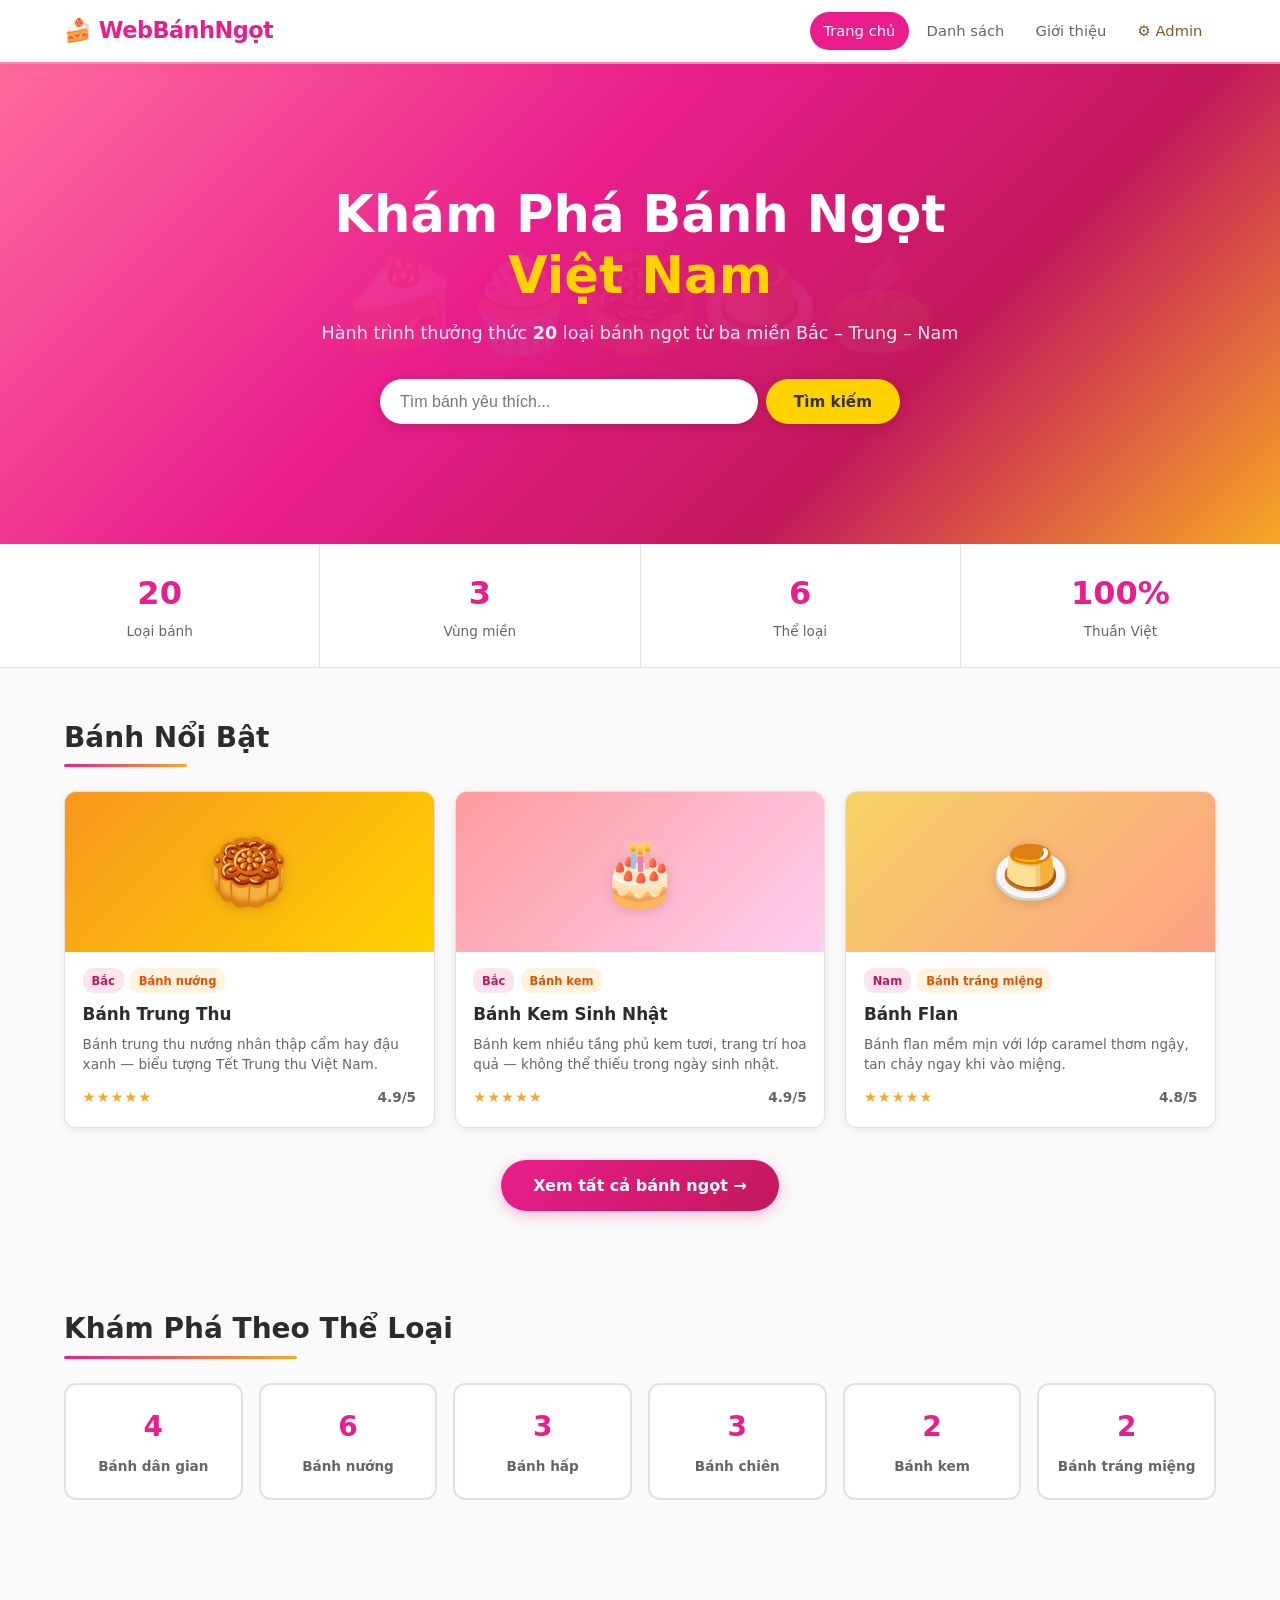
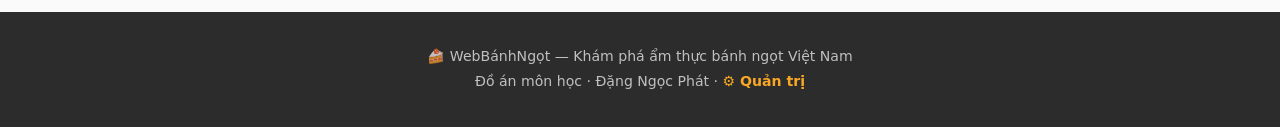
==== scr/index.html @ decd95e8 "Xay dung giao dien website banh ngot" ====
<!DOCTYPE html>
<html lang="vi">
<head>
  <meta charset="UTF-8">
  <meta name="viewport" content="width=device-width, initial-scale=1.0">
  <title>WebBánhNgọt — Bánh Ngọt Việt Nam</title>
  <link rel="stylesheet" href="css/style.css">
</head>
<body>

  <header id="header">
    <div class="header-inner">
      <a class="logo" href="#home">🍰 WebBánhNgọt</a>
      <button class="hamburger" id="hamburger">☰</button>
      <nav id="nav">
        <a href="#home"  class="nav-link">Trang chủ</a>
        <a href="#cakes" class="nav-link">Danh sách</a>
        <a href="#about" class="nav-link">Giới thiệu</a>
        <a href="admin.html" class="nav-link admin-link">⚙️ Admin</a>
      </nav>
    </div>
  </header>

  <main id="main">

    <!-- ====================================================== -->
    <!-- TRANG CHỦ                                              -->
    <!-- ====================================================== -->
    <section id="page-home">

      <div class="hero">
        <div class="hero-content">
          <h1>Khám Phá Bánh Ngọt<br><span>Việt Nam</span></h1>
          <p>Hành trình thưởng thức <strong id="total-count">20</strong> loại bánh ngọt từ ba miền Bắc – Trung – Nam</p>
          <div class="hero-search">
            <input type="text" id="hero-input" placeholder="Tìm bánh yêu thích..." autocomplete="off">
            <button id="hero-search-btn">Tìm kiếm</button>
          </div>
        </div>
      </div>

      <div class="home-stats">
        <div class="stat"><span id="stat-cakes">20</span><p>Loại bánh</p></div>
        <div class="stat"><span>3</span><p>Vùng miền</p></div>
        <div class="stat"><span>6</span><p>Thể loại</p></div>
        <div class="stat"><span>100%</span><p>Thuần Việt</p></div>
      </div>

      <section class="home-featured">
        <h2>Bánh Nổi Bật</h2>
        <div class="card-grid" id="featured-list"></div>
        <div class="home-cta">
          <a href="#cakes" class="btn-primary">Xem tất cả bánh ngọt →</a>
        </div>
      </section>

      <section class="home-categories">
        <h2>Khám Phá Theo Thể Loại</h2>
        <div class="category-grid" id="category-list"></div>
      </section>

    </section>


    <!-- ====================================================== -->
    <!-- DANH SÁCH BÁNH                                         -->
    <!-- ====================================================== -->
    <section id="page-cakes" class="hidden">

      <div class="dest-header">
        <h2>Danh Sách Bánh Ngọt</h2>
      </div>

      <div class="filter-bar">
        <input type="text" id="search-input" placeholder="Tìm theo tên, nguyên liệu, xuất xứ..." autocomplete="off">

        <select id="region-filter">
          <option value="">Tất cả vùng</option>
          <option value="Bắc">Miền Bắc</option>
          <option value="Trung">Miền Trung</option>
          <option value="Nam">Miền Nam</option>
        </select>

        <select id="category-filter">
          <option value="">Tất cả thể loại</option>
          <option value="Bánh dân gian">Bánh dân gian</option>
          <option value="Bánh nướng">Bánh nướng</option>
          <option value="Bánh hấp">Bánh hấp</option>
          <option value="Bánh chiên">Bánh chiên</option>
          <option value="Bánh kem">Bánh kem</option>
          <option value="Bánh tráng miệng">Bánh tráng miệng</option>
        </select>

        <select id="sort-filter">
          <option value="default">Mặc định</option>
          <option value="name-asc">Tên A → Z</option>
          <option value="name-desc">Tên Z → A</option>
          <option value="rating-desc">Đánh giá cao nhất</option>
          <option value="rating-asc">Đánh giá thấp nhất</option>
        </select>

        <button id="reset-btn" class="hidden">✕ Xóa lọc</button>
      </div>

      <div class="result-info" id="result-info">
        Tìm thấy <strong id="result-count">0</strong> loại bánh
      </div>

      <div class="card-grid" id="cake-list"></div>

      <div id="empty-state" class="empty-state hidden">
        <div class="empty-icon">🔍</div>
        <h3>Không tìm thấy bánh phù hợp</h3>
        <p>Thử thay đổi từ khóa hoặc bộ lọc của bạn</p>
        <button id="empty-reset-btn" class="btn-primary">Xóa bộ lọc</button>
      </div>

      <div class="pagination" id="pagination"></div>

    </section>


    <!-- ====================================================== -->
    <!-- CHI TIẾT BÁNH                                          -->
    <!-- ====================================================== -->
    <section id="page-detail" class="hidden">
      <div class="detail-page">

        <button class="back-btn" id="back-btn">← Quay lại</button>

        <div class="detail-hero" id="detail-hero">
          <div class="detail-emoji" id="detail-emoji"></div>
          <div class="detail-hero-info">
            <span class="detail-badge" id="detail-badge"></span>
            <h1 id="detail-name"></h1>
            <p id="detail-desc-short"></p>
          </div>
        </div>

        <div class="detail-body">

          <div class="detail-meta">
            <div class="meta-item">
              <span class="meta-label">Vùng miền</span>
              <span id="detail-region"></span>
            </div>
            <div class="meta-item">
              <span class="meta-label">Xuất xứ</span>
              <span id="detail-origin"></span>
            </div>
            <div class="meta-item">
              <span class="meta-label">Dịp dùng</span>
              <span id="detail-occasion"></span>
            </div>
            <div class="meta-item">
              <span class="meta-label">Đánh giá</span>
              <span class="stars" id="detail-rating"></span>
            </div>
          </div>

          <div class="detail-section">
            <h3>Giới thiệu</h3>
            <p id="detail-content"></p>
          </div>

          <div class="detail-section">
            <h3>Nguyên liệu chính</h3>
            <div class="ingredient-list" id="detail-ingredients"></div>
          </div>

          <div class="detail-nav">
            <a class="nav-prev" id="detail-prev" href="#"></a>
            <a class="nav-next" id="detail-next" href="#"></a>
          </div>

        </div>
      </div>
    </section>


    <!-- ====================================================== -->
    <!-- GIỚI THIỆU                                             -->
    <!-- ====================================================== -->
    <section id="page-about" class="hidden">
      <div class="about-page">

        <div class="about-hero">
          <h1>Về WebBánhNgọt 🍰</h1>
          <p>Ứng dụng web đơn trang giới thiệu các loại bánh ngọt Việt Nam</p>
        </div>

        <div class="about-body">
          <div class="about-section">
            <h3>🎯 Mục tiêu</h3>
            <p>WebBánhNgọt được xây dựng nhằm giới thiệu và bảo tồn di sản ẩm thực bánh ngọt Việt Nam — từ những loại bánh dân gian truyền thống đến các loại bánh hiện đại đang được yêu thích.</p>
          </div>
          <div class="about-section">
            <h3>🍰 Nội dung</h3>
            <p>Ứng dụng cung cấp thông tin về <span id="about-cake-count">20</span> loại bánh ngọt tiêu biểu từ ba miền Bắc – Trung – Nam, bao gồm xuất xứ, nguyên liệu, cách thưởng thức và đánh giá.</p>
          </div>
          <div class="about-section">
            <h3>⚙️ Công nghệ</h3>
            <p>Xây dựng bằng HTML5, CSS3 và JavaScript thuần (Vanilla JS). Không sử dụng framework hay thư viện ngoài. Dữ liệu tĩnh, chạy hoàn toàn trên trình duyệt.</p>
          </div>
          <div class="about-section">
            <h3>👨‍💻 Sinh viên thực hiện</h3>
            <p>Đặng Ngọc Phát — Đồ án môn Cơ Sở Ngành</p>
          </div>
        </div>

      </div>
    </section>

  </main>


  <footer>
    <div class="footer-inner">
      <p>🍰 WebBánhNgọt — Khám phá ẩm thực bánh ngọt Việt Nam</p>
      <p>Đồ án môn học · Đặng Ngọc Phát · <a href="admin.html">⚙️ Quản trị</a></p>
    </div>
  </footer>


  <!-- Template HTML để tạo thẻ bánh (không hiển thị) -->
  <template id="card-template">
    <div class="card">
      <div class="card-thumb">
        <span class="card-emoji"></span>
      </div>
      <div class="card-body">
        <div class="card-meta">
          <span class="card-region"></span>
          <span class="card-category"></span>
        </div>
        <h3 class="card-title"></h3>
        <p class="card-desc"></p>
        <div class="card-footer">
          <span class="card-stars"></span>
          <span class="card-rating"></span>
        </div>
      </div>
    </div>
  </template>


  <script src="js/data.js"></script>
  <script src="js/app.js"></script>
</body>
</html>
---- scr/css/style.css ----
:root {
  --pink: #e91e8c;
  --pink-light: #f48fb1;
  --pink-dark: #c2185b;
  --gold: #f9a825;
  --brown: #8d5524;
  --cream: #fff8f0;
  --bg: #fafafa;
  --bg2: #f5f0eb;
  --text: #2c2c2c;
  --text2: #666;
  --border: #e8e0d8;
  --shadow: 0 4px 20px rgba(0,0,0,0.1);
  --shadow-lg: 0 8px 40px rgba(0,0,0,0.15);
  --radius: 12px;
  --radius-sm: 8px;
  --header-h: 64px;
}

*, *::before, *::after { box-sizing: border-box; margin: 0; padding: 0; }
.hidden { display: none; }
html { scroll-behavior: smooth; }
body { font-family: 'Segoe UI', system-ui, sans-serif; background: var(--bg); color: var(--text); line-height: 1.6; }
a { color: inherit; text-decoration: none; }
img { display: block; max-width: 100%; }
button { cursor: pointer; font-family: inherit; border: none; }

/* ── HEADER ── */
#header {
  position: sticky; top: 0; z-index: 100;
  background: #fff;
  border-bottom: 2px solid var(--pink-light);
  box-shadow: 0 2px 12px rgba(233,30,140,0.08);
  height: var(--header-h);
}
.header-inner {
  max-width: 1200px; margin: 0 auto; padding: 0 1.5rem;
  height: 100%; display: flex; align-items: center; gap: 1rem;
}
.logo {
  font-size: 1.4rem; font-weight: 800; color: var(--pink);
  letter-spacing: -0.5px; flex-shrink: 0;
  transition: opacity .2s;
}
.logo:hover { opacity: .85; }
#nav {
  display: flex; align-items: center; gap: .25rem; margin-left: auto;
}
.nav-link {
  padding: .45rem .85rem; border-radius: 20px;
  font-weight: 500; font-size: .92rem; color: var(--text2);
  transition: background .2s, color .2s;
}
.nav-link:hover { background: var(--cream); color: var(--pink); }
.nav-link.active { background: var(--pink); color: #fff; }
.admin-link { color: var(--brown); }
.admin-link:hover { background: #fff3e0; color: var(--brown); }
.hamburger {
  display: none; margin-left: auto;
  background: none; font-size: 1.5rem; color: var(--text); padding: .25rem;
}

/* ── HERO ── */
.hero {
  background: linear-gradient(135deg, #ff6b9d 0%, #e91e8c 40%, #c2185b 70%, #f9a825 100%);
  min-height: 480px; display: flex; align-items: center; justify-content: center;
  text-align: center; padding: 4rem 1.5rem;
  position: relative; overflow: hidden;
}
.hero::before {
  content: '🍰🧁🥮🍮🥧';
  position: absolute; font-size: 6rem; opacity: .06;
  top: 50%; left: 50%; transform: translate(-50%, -50%);
  white-space: nowrap; pointer-events: none;
}
.hero-content { position: relative; max-width: 680px; }
.hero-content h1 {
  font-size: clamp(2rem, 5vw, 3.2rem); font-weight: 900; color: #fff;
  line-height: 1.2; margin-bottom: .75rem;
}
.hero-content h1 span { color: #ffd200; }
.hero-content p { color: rgba(255,255,255,.9); font-size: 1.1rem; margin-bottom: 2rem; }
.hero-search {
  display: flex; gap: .5rem; max-width: 520px; margin: 0 auto;
}
.hero-search input {
  flex: 1; padding: .85rem 1.25rem; border-radius: 30px;
  border: none; font-size: 1rem; outline: none;
  box-shadow: 0 2px 12px rgba(0,0,0,0.15);
}
.hero-search button {
  padding: .85rem 1.75rem; border-radius: 30px;
  background: #ffd200; color: #333; font-weight: 700; font-size: .95rem;
  box-shadow: 0 2px 12px rgba(0,0,0,0.15);
  transition: transform .15s, box-shadow .15s;
}
.hero-search button:hover { transform: translateY(-1px); box-shadow: 0 4px 20px rgba(0,0,0,0.2); }

/* ── STATS ── */
.home-stats {
  display: flex; justify-content: center; flex-wrap: wrap; gap: 0;
  background: #fff; border-bottom: 1px solid var(--border);
}
.stat {
  flex: 1; min-width: 120px; text-align: center;
  padding: 1.5rem 1rem; border-right: 1px solid var(--border);
}
.stat:last-child { border-right: none; }
.stat span { display: block; font-size: 2rem; font-weight: 800; color: var(--pink); }
.stat p { font-size: .85rem; color: var(--text2); margin-top: .1rem; }

/* ── SECTIONS ── */
.home-featured, .home-categories { max-width: 1200px; margin: 0 auto; padding: 3rem 1.5rem; }
.home-featured h2, .home-categories h2 {
  font-size: 1.75rem; font-weight: 800; margin-bottom: 1.5rem;
  color: var(--text); position: relative; display: inline-block;
}
.home-featured h2::after, .home-categories h2::after {
  content: ''; display: block; height: 3px; width: 60%;
  background: linear-gradient(90deg, var(--pink), var(--gold));
  border-radius: 2px; margin-top: .25rem;
}
.home-cta { text-align: center; margin-top: 2rem; }
.btn-primary {
  display: inline-block; padding: .8rem 2rem; border-radius: 30px;
  background: linear-gradient(135deg, var(--pink), var(--pink-dark));
  color: #fff; font-weight: 700; font-size: 1rem;
  transition: transform .15s, box-shadow .15s;
  box-shadow: 0 4px 15px rgba(233,30,140,0.3);
}
.btn-primary:hover { transform: translateY(-2px); box-shadow: 0 6px 25px rgba(233,30,140,0.4); }

/* ── CATEGORY GRID ── */
.category-grid {
  display: grid; grid-template-columns: repeat(auto-fill, minmax(160px, 1fr)); gap: 1rem;
}
.cat-card {
  background: #fff; border: 2px solid var(--border); border-radius: var(--radius);
  padding: 1.25rem 1rem; text-align: center; cursor: pointer;
  transition: border-color .2s, transform .2s, box-shadow .2s;
  display: flex; flex-direction: column; gap: .4rem; align-items: center;
}
.cat-card:hover { border-color: var(--pink); transform: translateY(-3px); box-shadow: var(--shadow); }
.cat-count { font-size: 1.75rem; font-weight: 800; color: var(--pink); }
.cat-name { font-size: .85rem; font-weight: 600; color: var(--text2); }

/* ── CARD GRID ── */
.card-grid {
  display: grid; grid-template-columns: repeat(auto-fill, minmax(300px, 1fr)); gap: 1.25rem;
}
.card {
  background: #fff; border-radius: var(--radius); overflow: hidden;
  box-shadow: 0 2px 8px rgba(0,0,0,0.07); cursor: pointer;
  transition: transform .2s, box-shadow .2s; border: 1px solid var(--border);
}
.card:hover { transform: translateY(-4px); box-shadow: var(--shadow-lg); }
.card-thumb {
  height: 160px; display: flex; align-items: center; justify-content: center;
  position: relative;
}
.card-emoji { font-size: 4rem; filter: drop-shadow(0 2px 6px rgba(0,0,0,0.15)); }
.custom-badge {
  position: absolute; top: .6rem; right: .6rem;
  background: var(--pink); color: #fff; font-size: .7rem; font-weight: 700;
  padding: .2rem .5rem; border-radius: 10px;
}
.card-body { padding: 1rem 1.1rem 1.1rem; }
.card-meta { display: flex; gap: .4rem; margin-bottom: .5rem; }
.card-region, .card-category {
  font-size: .72rem; font-weight: 600; padding: .2rem .55rem; border-radius: 10px;
}
.card-region { background: #fce4ec; color: var(--pink-dark); }
.card-category { background: #fff3e0; color: #e65100; }
.card-title { font-size: 1.05rem; font-weight: 700; margin-bottom: .35rem; color: var(--text); }
.card-desc { font-size: .85rem; color: var(--text2); line-height: 1.5; margin-bottom: .75rem;
  display: -webkit-box; -webkit-line-clamp: 2; -webkit-box-orient: vertical; overflow: hidden; }
.card-footer { display: flex; align-items: center; justify-content: space-between; }
.card-stars { color: var(--gold); font-size: .9rem; letter-spacing: 1px; }
.card-rating { font-size: .85rem; font-weight: 700; color: var(--text2); }

/* ── DEST PAGE ── */
.dest-header { max-width: 1200px; margin: 0 auto; padding: 2rem 1.5rem .5rem; }
.dest-header h2 { font-size: 1.75rem; font-weight: 800; }

/* ── FILTER BAR ── */
.filter-bar {
  position: sticky; top: var(--header-h); z-index: 90;
  background: #fff; border-bottom: 1px solid var(--border);
  padding: .85rem 1.5rem; display: flex; flex-wrap: wrap; gap: .6rem;
  max-width: 100%;
}
.filter-bar input, .filter-bar select {
  padding: .55rem 1rem; border: 1.5px solid var(--border); border-radius: 20px;
  font-size: .9rem; font-family: inherit; background: var(--bg); color: var(--text);
  outline: none; transition: border-color .2s;
}
.filter-bar input { min-width: 220px; flex: 1; }
.filter-bar input:focus, .filter-bar select:focus { border-color: var(--pink); }
.filter-bar select { cursor: pointer; }
#reset-btn {
  padding: .55rem 1rem; background: #fce4ec; color: var(--pink-dark);
  border-radius: 20px; font-size: .88rem; font-weight: 600;
  transition: background .2s;
}
#reset-btn:hover { background: #f8bbd9; }

.result-info {
  max-width: 1200px; margin: .75rem auto 0; padding: 0 1.5rem;
  font-size: .9rem; color: var(--text2);
}

/* ── CARD GRID (trang danh sách) ── */
#cake-list { max-width: 1200px; margin: 1.25rem auto; padding: 0 1.5rem; }

/* ── EMPTY STATE ── */
.empty-state {
  max-width: 400px; margin: 4rem auto; text-align: center; padding: 0 1.5rem;
}
.empty-icon { font-size: 4rem; margin-bottom: 1rem; }
.empty-state h3 { font-size: 1.3rem; font-weight: 700; margin-bottom: .5rem; }
.empty-state p { color: var(--text2); margin-bottom: 1.5rem; }

/* ── PAGINATION ── */
.pagination {
  display: flex; justify-content: center; gap: .4rem;
  padding: 2rem 1.5rem; flex-wrap: wrap;
}
.pagination button {
  min-width: 40px; height: 40px; padding: 0 .75rem;
  border-radius: var(--radius-sm); font-size: .9rem; font-weight: 600;
  background: #fff; border: 1.5px solid var(--border); color: var(--text);
  transition: all .2s;
}
.pagination button:hover:not(:disabled) { border-color: var(--pink); color: var(--pink); }
.pagination button.active { background: var(--pink); border-color: var(--pink); color: #fff; }
.pagination button:disabled { opacity: .4; cursor: not-allowed; }

/* ── DETAIL PAGE ── */
.detail-page { max-width: 860px; margin: 0 auto; padding: 1.5rem; }
.back-btn {
  background: #fff; border: 1.5px solid var(--border); color: var(--text2);
  padding: .5rem 1rem; border-radius: 20px; font-size: .88rem; font-weight: 600;
  margin-bottom: 1.25rem; transition: border-color .2s, color .2s;
}
.back-btn:hover { border-color: var(--pink); color: var(--pink); }
.detail-hero {
  border-radius: var(--radius); padding: 2.5rem 2rem;
  display: flex; align-items: center; gap: 2rem; margin-bottom: 1.5rem;
}
.detail-emoji { font-size: 6rem; flex-shrink: 0; filter: drop-shadow(0 4px 12px rgba(0,0,0,0.15)); }
.detail-hero-info { color: #fff; }
.detail-badge {
  display: inline-block; background: rgba(255,255,255,.25);
  padding: .25rem .75rem; border-radius: 20px; font-size: .8rem; font-weight: 600;
  margin-bottom: .5rem;
}
.detail-hero-info h1 { font-size: 2rem; font-weight: 900; margin-bottom: .5rem; }
.detail-hero-info p { font-size: 1rem; opacity: .92; line-height: 1.5; }
.detail-body { background: #fff; border-radius: var(--radius); padding: 1.75rem; box-shadow: var(--shadow); }
.detail-meta {
  display: grid; grid-template-columns: repeat(auto-fill, minmax(180px, 1fr));
  gap: .75rem; margin-bottom: 1.75rem; padding-bottom: 1.5rem;
  border-bottom: 1px solid var(--border);
}
.meta-item { display: flex; flex-direction: column; gap: .15rem; }
.meta-label { font-size: .75rem; font-weight: 700; color: var(--text2); text-transform: uppercase; letter-spacing: .5px; }
.meta-item > span:last-child { font-size: .95rem; font-weight: 600; color: var(--text); }
.stars { color: var(--gold); }
.detail-section { margin-bottom: 1.5rem; }
.detail-section h3 { font-size: 1.05rem; font-weight: 700; margin-bottom: .6rem; color: var(--pink-dark); }
.detail-section p { color: var(--text2); line-height: 1.75; }
.ingredient-list { display: flex; flex-wrap: wrap; gap: .5rem; }
.ingredient-tag {
  background: var(--cream); border: 1px solid #f8bbd0;
  padding: .3rem .8rem; border-radius: 20px;
  font-size: .85rem; font-weight: 500; color: var(--pink-dark);
}
.detail-nav { display: flex; justify-content: space-between; padding-top: 1.25rem; border-top: 1px solid var(--border); }
.nav-prev, .nav-next {
  font-weight: 600; color: var(--pink); font-size: .9rem;
  padding: .4rem .75rem; border-radius: 20px; transition: background .2s;
}
.nav-prev:hover, .nav-next:hover { background: var(--cream); }

/* ── ABOUT PAGE ── */
.about-page { max-width: 760px; margin: 0 auto; padding: 2rem 1.5rem 4rem; }
.about-hero {
  background: linear-gradient(135deg, var(--pink), var(--pink-dark));
  color: #fff; text-align: center; padding: 3rem 2rem; border-radius: var(--radius);
  margin-bottom: 2rem;
}
.about-hero h1 { font-size: 2rem; font-weight: 800; margin-bottom: .5rem; }
.about-hero p { opacity: .9; }
.about-body { display: flex; flex-direction: column; gap: 1rem; }
.about-section {
  background: #fff; border-radius: var(--radius); padding: 1.5rem;
  box-shadow: 0 2px 8px rgba(0,0,0,0.06); border-left: 4px solid var(--pink);
}
.about-section h3 { font-size: 1.05rem; font-weight: 700; margin-bottom: .5rem; }
.about-section p { color: var(--text2); line-height: 1.7; }

/* ── FOOTER ── */
footer {
  background: var(--text); color: rgba(255,255,255,.7); text-align: center;
  padding: 2rem 1.5rem; margin-top: 4rem;
}
.footer-inner { max-width: 1200px; margin: 0 auto; }
footer p { font-size: .88rem; line-height: 1.8; }
footer a { color: var(--gold); font-weight: 600; }

/* ── RESPONSIVE ── */
@media (max-width: 768px) {
  .hamburger { display: block; }
  #nav {
    display: none; position: absolute; top: var(--header-h); left: 0; right: 0;
    background: #fff; border-bottom: 2px solid var(--pink-light);
    flex-direction: column; padding: .75rem; gap: .25rem;
    box-shadow: 0 4px 20px rgba(0,0,0,0.1);
  }
  #nav.open { display: flex; }
  .nav-link { border-radius: var(--radius-sm); padding: .7rem 1rem; }
  #header { position: relative; }
  .filter-bar { position: static; }

  .home-stats { flex-wrap: wrap; }
  .stat { min-width: 50%; border-bottom: 1px solid var(--border); }

  .detail-hero { flex-direction: column; text-align: center; }
  .detail-emoji { font-size: 4.5rem; }
  .detail-hero-info h1 { font-size: 1.5rem; }
}

@media (max-width: 480px) {
  .hero-search { flex-direction: column; }
  .hero-search input, .hero-search button { width: 100%; }
  .card-grid { grid-template-columns: 1fr; }
  .detail-body { padding: 1.25rem; }
}
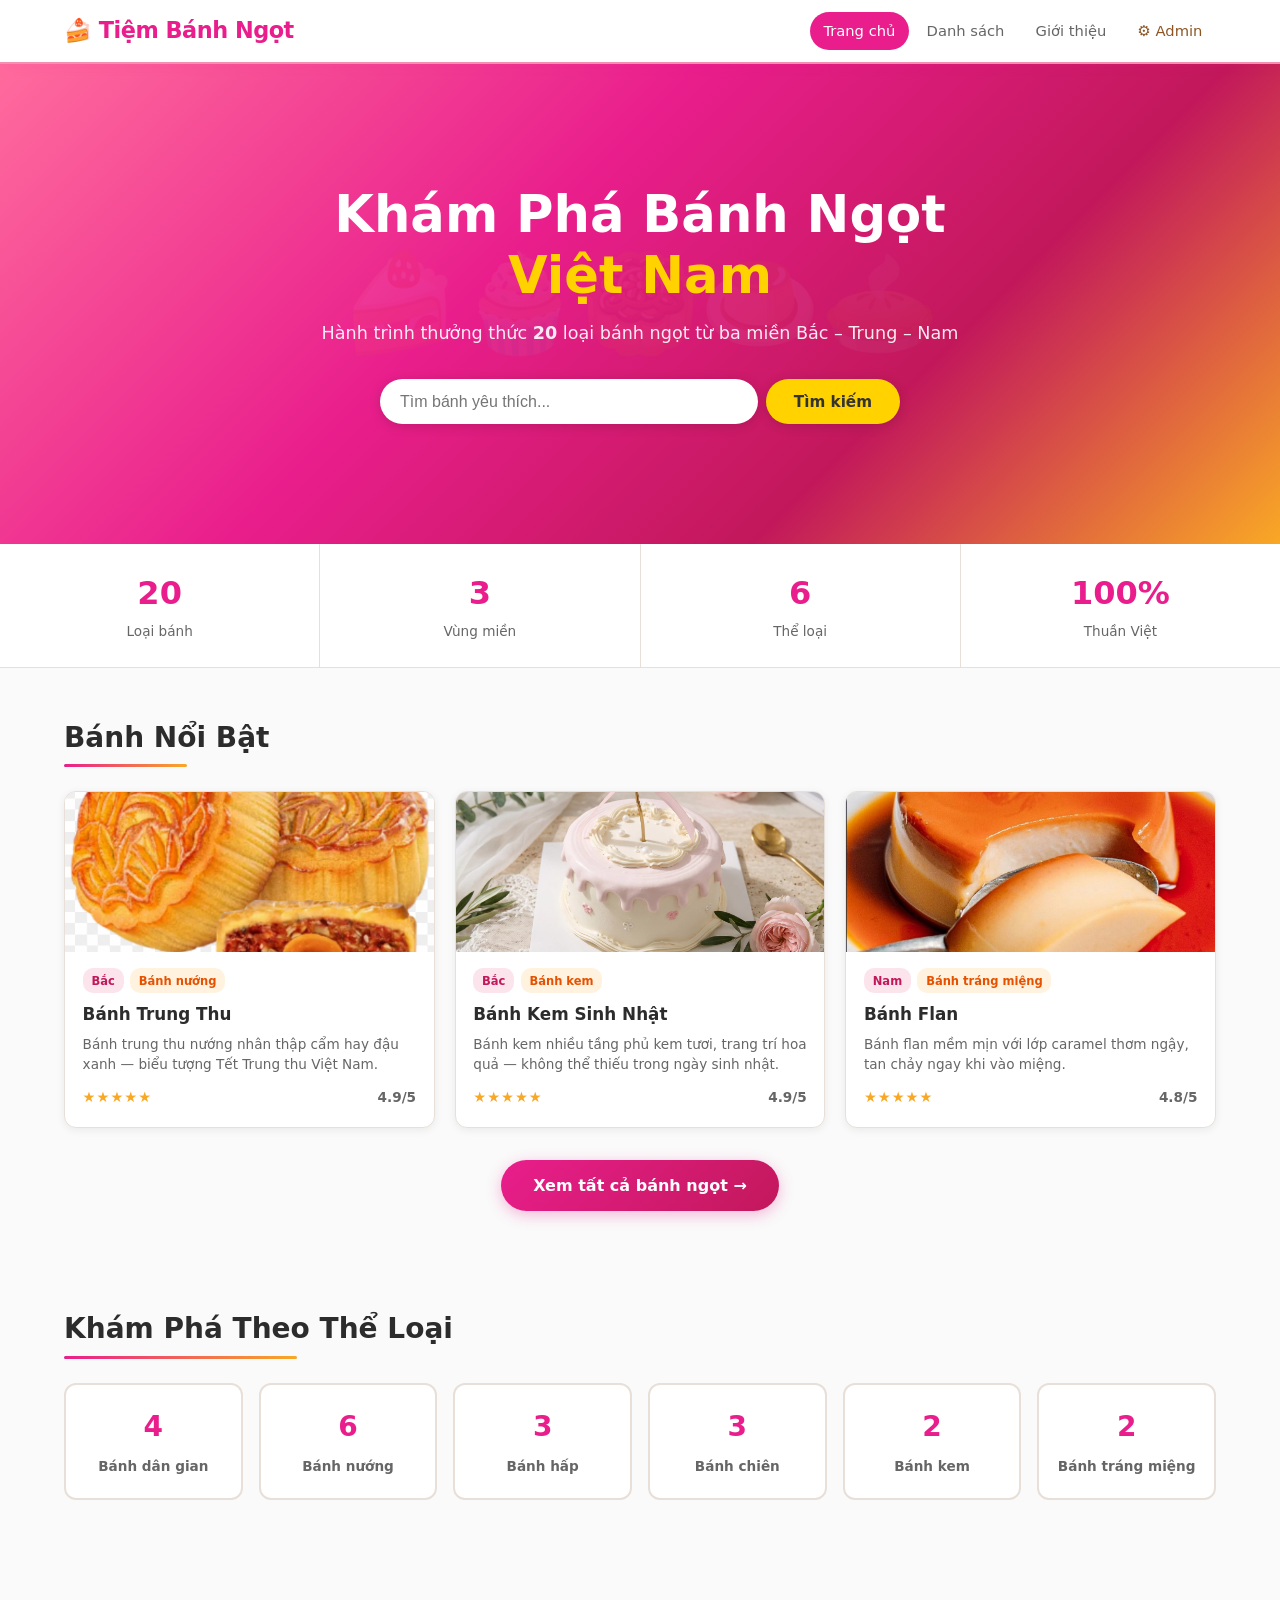
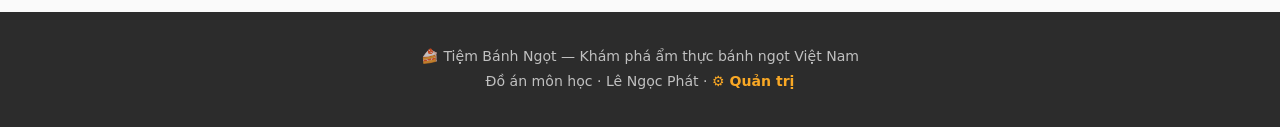
==== commit 07ec10b4: "Cap nhat hinh anh va giao dien website" ====
--- a/scr/index.html
+++ b/scr/index.html
@@ -3,14 +3,14 @@
 <head>
   <meta charset="UTF-8">
   <meta name="viewport" content="width=device-width, initial-scale=1.0">
-  <title>WebBánhNgọt — Bánh Ngọt Việt Nam</title>
+  <title>Tiệm Bánh Ngọt — Bánh Ngọt Việt Nam</title>
   <link rel="stylesheet" href="css/style.css">
 </head>
 <body>
 
   <header id="header">
     <div class="header-inner">
-      <a class="logo" href="#home">🍰 WebBánhNgọt</a>
+      <a class="logo" href="#home">🍰 Tiệm Bánh Ngọt</a>
       <button class="hamburger" id="hamburger">☰</button>
       <nav id="nav">
         <a href="#home"  class="nav-link">Trang chủ</a>
@@ -185,14 +185,14 @@
       <div class="about-page">
 
         <div class="about-hero">
-          <h1>Về WebBánhNgọt 🍰</h1>
+          <h1>Về Tiệm Bánh Ngọt 🍰</h1>
           <p>Ứng dụng web đơn trang giới thiệu các loại bánh ngọt Việt Nam</p>
         </div>
 
         <div class="about-body">
           <div class="about-section">
             <h3>🎯 Mục tiêu</h3>
-            <p>WebBánhNgọt được xây dựng nhằm giới thiệu và bảo tồn di sản ẩm thực bánh ngọt Việt Nam — từ những loại bánh dân gian truyền thống đến các loại bánh hiện đại đang được yêu thích.</p>
+            <p>Tiệm Bánh Ngọt được xây dựng nhằm giới thiệu và bảo tồn di sản ẩm thực bánh ngọt Việt Nam — từ những loại bánh dân gian truyền thống đến các loại bánh hiện đại đang được yêu thích.</p>
           </div>
           <div class="about-section">
             <h3>🍰 Nội dung</h3>
@@ -204,7 +204,7 @@
           </div>
           <div class="about-section">
             <h3>👨‍💻 Sinh viên thực hiện</h3>
-            <p>Đặng Ngọc Phát — Đồ án môn Cơ Sở Ngành</p>
+            <p>Lê Ngọc Phát — Đồ án môn Cơ Sở Ngành</p>
           </div>
         </div>
 
@@ -216,8 +216,8 @@
 
   <footer>
     <div class="footer-inner">
-      <p>🍰 WebBánhNgọt — Khám phá ẩm thực bánh ngọt Việt Nam</p>
-      <p>Đồ án môn học · Đặng Ngọc Phát · <a href="admin.html">⚙️ Quản trị</a></p>
+      <p>🍰 Tiệm Bánh Ngọt — Khám phá ẩm thực bánh ngọt Việt Nam</p>
+      <p>Đồ án môn học · Lê Ngọc Phát · <a href="admin.html">⚙️ Quản trị</a></p>
     </div>
   </footer>
 
@@ -226,7 +226,7 @@
   <template id="card-template">
     <div class="card">
       <div class="card-thumb">
-        <span class="card-emoji"></span>
+        <img class="card-image" alt="" loading="lazy">
       </div>
       <div class="card-body">
         <div class="card-meta">
--- a/scr/css/style.css
+++ b/scr/css/style.css
@@ -156,8 +156,9 @@
 .card:hover { transform: translateY(-4px); box-shadow: var(--shadow-lg); }
 .card-thumb {
   height: 160px; display: flex; align-items: center; justify-content: center;
-  position: relative;
-}
+  position: relative; overflow: hidden;
+}
+.card-image { display: block; width: 100%; height: 100%; object-fit: cover; }
 .card-emoji { font-size: 4rem; filter: drop-shadow(0 2px 6px rgba(0,0,0,0.15)); }
 .custom-badge {
   position: absolute; top: .6rem; right: .6rem;
@@ -248,6 +249,7 @@
   display: flex; align-items: center; gap: 2rem; margin-bottom: 1.5rem;
 }
 .detail-emoji { font-size: 6rem; flex-shrink: 0; filter: drop-shadow(0 4px 12px rgba(0,0,0,0.15)); }
+.detail-image { display: block; width: 200px; max-width: 100%; height: 200px; object-fit: cover; border-radius: var(--radius-sm); }
 .detail-hero-info { color: #fff; }
 .detail-badge {
   display: inline-block; background: rgba(255,255,255,.25);
